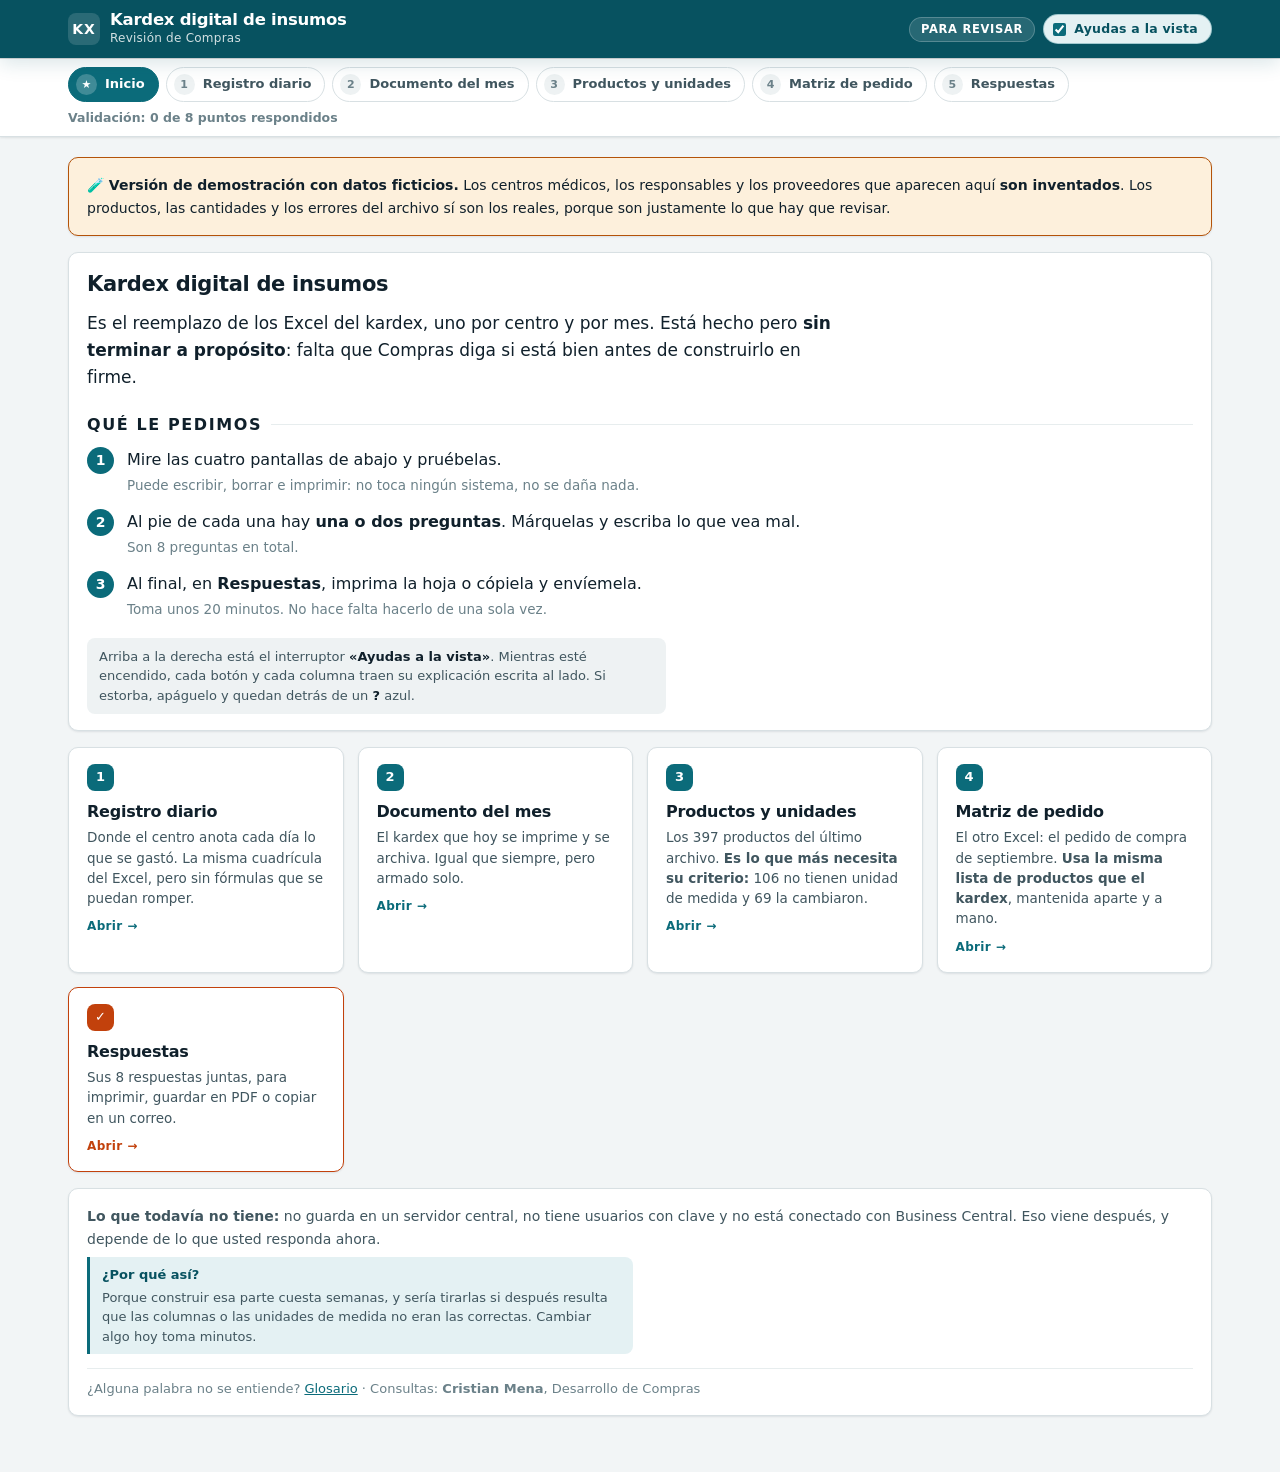
==== index.html @ ef3a0bcd "Kardex digital - maqueta de demostracion" ====
<!DOCTYPE html>
<html lang="es">
<head>
<meta charset="UTF-8">
<meta name="viewport" content="width=device-width, initial-scale=1.0">
<title>Kardex digital — revisión de Compras</title>
<link rel="stylesheet" href="base.css">
<link rel="stylesheet" href="extra.css">
<style>
  .grande{font-size:17px;line-height:1.6;max-width:70ch}
  ol.hacer{margin:0;padding-left:0;list-style:none;counter-reset:h}
  ol.hacer li{
    counter-increment:h;position:relative;padding-left:40px;margin-bottom:14px;
    font-size:16px;line-height:1.55;color:var(--ink);
  }
  ol.hacer li::before{
    content:counter(h);position:absolute;left:0;top:-1px;width:27px;height:27px;border-radius:50%;
    background:var(--pri);color:#fff;display:grid;place-items:center;font-size:14px;font-weight:800;
  }
  ol.hacer li small{display:block;font-size:13.5px;color:var(--ink-3);margin-top:2px}
</style>
</head>
<body>
<div id="cab"></div>

<div class="wrap">

  <div class="card card-p" style="margin-bottom:16px;border-color:var(--warn);background:var(--warn-cl)">
    <p style="margin:0;font-size:14px;line-height:1.6;color:var(--ink)">
      <b>🧪 Versión de demostración con datos ficticios.</b>
      Los centros médicos, los responsables y los proveedores que aparecen aquí
      <b>son inventados</b>. Los productos, las cantidades y los errores del archivo sí son
      los reales, porque son justamente lo que hay que revisar.
    </p>
  </div>


  <div class="card card-p" style="margin-bottom:16px">
    <h2 style="font-size:21px">Kardex digital de insumos</h2>
    <p class="grande" style="margin:10px 0 0">
      Es el reemplazo de los Excel del kardex, uno por centro y por mes.
      Está hecho pero <b>sin terminar a propósito</b>: falta que Compras diga si está bien
      antes de construirlo en firme.
    </p>

    <h2 class="sec-h" style="margin:22px 0 12px">Qué le pedimos</h2>
    <ol class="hacer">
      <li>Mire las cuatro pantallas de abajo y pruébelas.
        <small>Puede escribir, borrar e imprimir: no toca ningún sistema, no se daña nada.</small></li>
      <li>Al pie de cada una hay <b>una o dos preguntas</b>. Márquelas y escriba lo que vea mal.
        <small>Son 8 preguntas en total.</small></li>
      <li>Al final, en <b>Respuestas</b>, imprima la hoja o cópiela y envíemela.
        <small>Toma unos 20 minutos. No hace falta hacerlo de una sola vez.</small></li>
    </ol>

    <p class="explica" style="margin:18px 0 0;max-width:70ch">
      Arriba a la derecha está el interruptor <b>«Ayudas a la vista»</b>. Mientras esté encendido, cada
      botón y cada columna traen su explicación escrita al lado. Si estorba, apáguelo y quedan detrás
      de un <b>?</b> azul.
    </p>
  </div>

  <div class="mosaico" style="margin-bottom:16px">

    <a class="tarj" href="1-ingreso.html">
      <div class="nro">1</div>
      <h3>Registro diario</h3>
      <p>Donde el centro anota cada día lo que se gastó. La misma cuadrícula del Excel, pero sin fórmulas que se puedan romper.</p>
      <div class="pie">Abrir →</div>
    </a>

    <a class="tarj" href="2-kardex-mensual.html">
      <div class="nro">2</div>
      <h3>Documento del mes</h3>
      <p>El kardex que hoy se imprime y se archiva. Igual que siempre, pero armado solo.</p>
      <div class="pie">Abrir →</div>
    </a>

    <a class="tarj" href="3-catalogo.html">
      <div class="nro">3</div>
      <h3>Productos y unidades</h3>
      <p>Los 397 productos del último archivo. <b>Es lo que más necesita su criterio:</b> 106 no tienen unidad de medida y 69 la cambiaron.</p>
      <div class="pie">Abrir →</div>
    </a>

    <a class="tarj" href="4-matriz-pedido.html">
      <div class="nro">4</div>
      <h3>Matriz de pedido</h3>
      <p>El otro Excel: el pedido de compra de septiembre. <b>Usa la misma lista de productos que el kardex</b>, mantenida aparte y a mano.</p>
      <div class="pie">Abrir →</div>
    </a>

    <a class="tarj" href="5-validacion.html" style="border-color:var(--acc)">
      <div class="nro" style="background:var(--acc)">✓</div>
      <h3>Respuestas</h3>
      <p>Sus 8 respuestas juntas, para imprimir, guardar en PDF o copiar en un correo.</p>
      <div class="pie" style="color:var(--acc)">Abrir →</div>
    </a>

  </div>

  <div class="card card-p">
    <p style="font-size:14px;color:var(--ink-2);margin:0;line-height:1.6">
      <b>Lo que todavía no tiene:</b> no guarda en un servidor central, no tiene usuarios con clave y no está
      conectado con Business Central. Eso viene después, y depende de lo que usted responda ahora.
      <i class="ayu" data-t="¿Por qué así?">
        Porque construir esa parte cuesta semanas, y sería tirarlas si después resulta que las columnas o
        las unidades de medida no eran las correctas. Cambiar algo hoy toma minutos.
      </i>
    </p>
    <p style="font-size:13px;color:var(--ink-3);margin:14px 0 0;border-top:1px solid var(--line-soft);padding-top:11px">
      ¿Alguna palabra no se entiende? <a href="glosario.html">Glosario</a> ·
      Consultas: <b>Cristian Mena</b>, Desarrollo de Compras
    </p>
  </div>

</div>

<script src="datos.js"></script>
<script src="comun.js"></script>
<script>
KX.montar({ paso: 0, titulo: "Kardex digital de insumos", sub: "Revisión de Compras", etiqueta: "Para revisar" });
</script>
</body>
</html>
---- base.css ----
/* ============================================================
   Kardex Demo — hoja de estilos común a los prototipos
   Sin dependencias externas: abre sin internet.
   ============================================================ */

:root{
  /* superficies y tinta (neutros con sesgo petróleo) */
  --ground:#f2f5f6;
  --surf:#ffffff;
  --surf-2:#eef2f3;
  --line:#d8e0e3;
  --line-soft:#e7edee;
  --ink:#10202b;
  --ink-2:#40565f;
  --ink-3:#6b8189;

  /* marca */
  --pri:#0b6b7a;
  --pri-osc:#075260;
  --pri-cl:#e4f1f3;
  --acc:#c2410c;          /* egreso / consumo */
  --acc-cl:#fdece2;

  /* semáforo */
  --ok:#15803d;   --ok-cl:#e3f5e9;
  --warn:#b45309; --warn-cl:#fdf0dc;
  --crit:#b91c1c; --crit-cl:#fde8e8;

  --r:10px;
  --sombra:0 1px 2px rgba(16,32,43,.06), 0 1px 3px rgba(16,32,43,.04);
  --font:"Segoe UI Variable Text","Segoe UI",system-ui,-apple-system,Roboto,Arial,sans-serif;
  --font-d:"Segoe UI Variable Display","Segoe UI",system-ui,-apple-system,Roboto,Arial,sans-serif;
}
@media (prefers-color-scheme: dark){
  :root:not([data-theme="light"]){
    --ground:#0c1418; --surf:#131f25; --surf-2:#1a282f;
    --line:#2a3b43; --line-soft:#223038;
    --ink:#e8f0f2; --ink-2:#a9bcc3; --ink-3:#7e959d;
    --pri:#2fa3b5; --pri-osc:#1d8091; --pri-cl:#123038;
    --acc:#f0762f; --acc-cl:#3a1e10;
    --ok:#4ade80; --ok-cl:#12301f;
    --warn:#fbbf24; --warn-cl:#3a2a0c;
    --crit:#f87171; --crit-cl:#3a1616;
    --sombra:0 1px 2px rgba(0,0,0,.4);
  }
}
:root[data-theme="dark"]{
  --ground:#0c1418; --surf:#131f25; --surf-2:#1a282f;
  --line:#2a3b43; --line-soft:#223038;
  --ink:#e8f0f2; --ink-2:#a9bcc3; --ink-3:#7e959d;
  --pri:#2fa3b5; --pri-osc:#1d8091; --pri-cl:#123038;
  --acc:#f0762f; --acc-cl:#3a1e10;
  --ok:#4ade80; --ok-cl:#12301f;
  --warn:#fbbf24; --warn-cl:#3a2a0c;
  --crit:#f87171; --crit-cl:#3a1616;
  --sombra:0 1px 2px rgba(0,0,0,.4);
}

*{box-sizing:border-box;-webkit-tap-highlight-color:transparent}
html,body{margin:0;padding:0}
body{
  background:var(--ground); color:var(--ink);
  font-family:var(--font); font-size:15.5px; line-height:1.45;
  -webkit-font-smoothing:antialiased;
}
h1,h2,h3,h4{font-family:var(--font-d);margin:0;text-wrap:balance;letter-spacing:-.015em}
a{color:var(--pri)}
:focus-visible{outline:2.5px solid var(--acc);outline-offset:2px;border-radius:4px}
@media (prefers-reduced-motion:reduce){*{animation:none!important;transition:none!important}}

/* ---------- cabecera ---------- */
.top{
  background:var(--pri-osc); color:#fff; position:sticky; top:0; z-index:60;
  box-shadow:0 1px 0 rgba(0,0,0,.15), 0 6px 18px rgba(7,82,96,.14);
}
.top-in{max-width:1180px;margin:0 auto;padding:11px 18px;display:flex;align-items:center;gap:14px;flex-wrap:wrap}
.top .marca{display:flex;align-items:center;gap:10px;min-width:0}
.top .glifo{
  width:32px;height:32px;flex:none;border-radius:8px;display:grid;place-items:center;
  background:rgba(255,255,255,.14);font-weight:800;font-size:14px;letter-spacing:.06em;
}
.top h1{font-size:16.5px;font-weight:700;line-height:1.15;color:#fff}
.top .sub{font-size:12px;opacity:.82;letter-spacing:.02em}
.top .der{margin-left:auto;display:flex;gap:8px;align-items:center;flex-wrap:wrap}
.top .der .txt{font-size:12.5px;opacity:.85}

.wrap{max-width:1180px;margin:0 auto;padding:20px 18px 56px}
.wrap.angosto{max-width:760px}

/* etiqueta de propuesta */
.tag-prop{
  display:inline-flex;align-items:center;gap:7px;background:rgba(255,255,255,.13);
  border:1px solid rgba(255,255,255,.22);color:#fff;border-radius:999px;
  padding:3px 11px;font-size:11.5px;font-weight:700;letter-spacing:.06em;text-transform:uppercase;
}

/* ---------- tarjetas ---------- */
.card{background:var(--surf);border:1px solid var(--line);border-radius:var(--r);box-shadow:var(--sombra)}
.card-p{padding:16px 18px}
.card h2{font-size:16px;color:var(--ink);margin-bottom:2px}
.card .cap{font-size:13px;color:var(--ink-3)}
.sec-h{
  font-size:11.5px;font-weight:800;letter-spacing:.1em;text-transform:uppercase;
  color:var(--ink-3);margin:0 0 10px;display:flex;align-items:center;gap:9px;
}
.sec-h::after{content:"";flex:1;height:1px;background:var(--line-soft)}

/* ---------- formularios ---------- */
label{display:block;font-size:12px;font-weight:700;color:var(--ink-2);margin:0 0 5px;letter-spacing:.02em}
input,select,textarea{
  width:100%;padding:10px 11px;border:1.5px solid var(--line);border-radius:8px;
  font-size:15.5px;font-family:inherit;background:var(--surf);color:var(--ink);
}
input:focus,select:focus,textarea:focus{outline:none;border-color:var(--pri);box-shadow:0 0 0 3px color-mix(in srgb,var(--pri) 18%,transparent)}
input[type=number]{font-variant-numeric:tabular-nums;font-weight:700}
.campos{display:grid;grid-template-columns:repeat(auto-fit,minmax(160px,1fr));gap:12px}
.campos .full{grid-column:1/-1}
.hint{font-size:12.5px;color:var(--ink-3);margin-top:6px}

/* ---------- botones ---------- */
button{
  font-family:inherit;font-size:14.5px;font-weight:700;border:1.5px solid transparent;border-radius:8px;
  padding:10px 15px;cursor:pointer;display:inline-flex;align-items:center;justify-content:center;gap:7px;
  transition:background .13s,border-color .13s,color .13s;background:var(--surf-2);color:var(--ink-2);
}
button:hover{background:var(--line-soft)}
.b-pri{background:var(--pri);color:#fff}
.b-pri:hover{background:var(--pri-osc)}
.b-acc{background:var(--acc);color:#fff}
.b-acc:hover{filter:brightness(.93)}
.b-out{background:var(--surf);color:var(--pri);border-color:var(--pri)}
.b-out:hover{background:var(--pri-cl)}
.b-ok{background:var(--ok);color:#fff}
.b-sm{padding:6px 11px;font-size:13px}
button:disabled{opacity:.5;cursor:not-allowed}
.btns{display:flex;gap:8px;flex-wrap:wrap}

/* ---------- tablas de datos ---------- */
.tabla-wrap{overflow-x:auto;border:1px solid var(--line);border-radius:var(--r);background:var(--surf)}
table{border-collapse:collapse;width:100%;font-size:13.5px}
th,td{padding:8px 11px;text-align:left;border-bottom:1px solid var(--line-soft);white-space:nowrap}
th{
  background:var(--surf-2);color:var(--ink-2);font-weight:800;font-size:11.5px;
  letter-spacing:.06em;text-transform:uppercase;position:sticky;top:0;z-index:2;
}
td.num,th.num{text-align:right;font-variant-numeric:tabular-nums}
tbody tr:last-child td{border-bottom:none}
tbody tr:hover td{background:var(--surf-2)}
.prod{white-space:normal;min-width:230px;font-weight:600}

/* ---------- indicadores ---------- */
.kpis{display:grid;grid-template-columns:repeat(auto-fit,minmax(150px,1fr));gap:12px}
.kpi{background:var(--surf);border:1px solid var(--line);border-radius:var(--r);padding:13px 15px;box-shadow:var(--sombra)}
.kpi .n{font-size:29px;font-weight:800;line-height:1.05;font-variant-numeric:tabular-nums;letter-spacing:-.02em;font-family:var(--font-d)}
.kpi .l{font-size:11.5px;font-weight:700;letter-spacing:.07em;text-transform:uppercase;color:var(--ink-3);margin-top:3px}
.kpi.pri .n{color:var(--pri)} .kpi.acc .n{color:var(--acc)}
.kpi.ok .n{color:var(--ok)} .kpi.warn .n{color:var(--warn)} .kpi.crit .n{color:var(--crit)}
/* explicación de qué mide el número */
.kpi .h{font-size:11.5px;line-height:1.4;color:var(--ink-3);margin-top:6px;padding-top:6px;border-top:1px solid var(--line-soft)}

/* ---------- leyenda de estados ---------- */
.leyenda-est table.t-est th,.leyenda-est table.t-est td{white-space:normal;vertical-align:top;font-size:13px;line-height:1.45}
.leyenda-est table.t-est td:first-child{white-space:nowrap;width:1%}
.leyenda-est td.sig{font-weight:600;color:var(--ink);min-width:150px}
.leyenda-est td.reg{color:var(--ink-2);min-width:215px}
.leyenda-est td.hac{color:var(--ink-2);min-width:190px}
.leyenda-est .nota-calc{
  background:var(--pri-cl);border-radius:9px;padding:11px 14px;margin-top:12px;
  font-size:13.5px;line-height:1.55;color:var(--ink-2);
}
.leyenda-est .nota-calc b{display:block;color:var(--pri-osc);margin-bottom:3px}

/* nota explicativa bajo un título de bloque */
.explica{
  font-size:13px;line-height:1.5;color:var(--ink-2);background:var(--surf-2);
  border-radius:8px;padding:9px 12px;margin:0 0 12px;max-width:72ch;
}
.explica b{color:var(--ink)}
.explica.eje{background:var(--pri-cl);color:var(--ink-2)}

/* píldoras y estados */
.pill{display:inline-flex;align-items:center;gap:5px;border-radius:999px;padding:2px 9px;font-size:11.5px;font-weight:800;letter-spacing:.02em;white-space:nowrap}
.p-pri{background:var(--pri-cl);color:var(--pri-osc)}
.p-acc{background:var(--acc-cl);color:var(--acc)}
.p-ok{background:var(--ok-cl);color:var(--ok)}
.p-warn{background:var(--warn-cl);color:var(--warn)}
.p-crit{background:var(--crit-cl);color:var(--crit)}
.p-neutro{background:var(--surf-2);color:var(--ink-3)}
.stripe{display:inline-block;width:4px;align-self:stretch;border-radius:2px}

/* barras */
.barra{background:var(--surf-2);border-radius:5px;height:16px;overflow:hidden;flex:1;min-width:60px}
.barra i{display:block;height:100%;border-radius:5px;background:var(--pri)}
.fila-b{display:flex;align-items:center;gap:9px;font-size:12.5px;padding:3px 0}
.fila-b .et{width:190px;flex:none;overflow:hidden;text-overflow:ellipsis;white-space:nowrap;color:var(--ink-2)}
.fila-b .vl{width:52px;flex:none;text-align:right;font-weight:800;font-variant-numeric:tabular-nums}

.vacio{text-align:center;color:var(--ink-3);padding:34px 12px;font-size:14px}
.hide{display:none!important}

/* aviso de prototipo */
.demo-nota{
  display:flex;gap:11px;align-items:flex-start;background:var(--warn-cl);
  border:1px solid color-mix(in srgb,var(--warn) 35%,transparent);
  border-radius:var(--r);padding:11px 14px;font-size:13px;color:var(--ink);margin-bottom:16px;
}
.demo-nota b{color:var(--warn)}

/* ============================================================
   Panel "¿Qué es esta pantalla?" — explicación incrustada
   ============================================================ */
.guia{border:1px solid var(--line);border-radius:var(--r);background:var(--surf);margin-bottom:16px;overflow:hidden;box-shadow:var(--sombra)}
.guia-h{
  display:flex;align-items:center;gap:11px;padding:12px 16px;cursor:pointer;user-select:none;
  background:var(--pri-cl);border-bottom:1px solid transparent;
}
.guia.abierta .guia-h{border-bottom-color:var(--line)}
.guia-h .ic{font-size:18px;flex:none}
.guia-h .tt{flex:1;min-width:0}
.guia-h .tt b{display:block;font-family:var(--font-d);font-size:15px;color:var(--pri-osc);letter-spacing:-.01em}
.guia-h .tt small{display:block;font-size:12.5px;color:var(--ink-2);margin-top:1px}
.guia-h .chev{color:var(--pri);font-size:12px;transition:transform .18s;flex:none;font-weight:800}
.guia.abierta .guia-h .chev{transform:rotate(180deg)}
.guia-b{display:none;padding:16px}
.guia.abierta .guia-b{display:block}

.guia-cols{display:grid;grid-template-columns:repeat(auto-fit,minmax(255px,1fr));gap:16px}
.guia-bloque > h5{
  font-size:10.5px;font-weight:800;letter-spacing:.1em;text-transform:uppercase;
  color:var(--ink-3);margin:0 0 8px;display:flex;align-items:center;gap:7px;
}
.guia-bloque > h5::after{content:"";flex:1;height:1px;background:var(--line-soft)}
.guia-bloque p{font-size:14px;line-height:1.55;color:var(--ink-2);margin:0 0 9px;max-width:60ch}
.guia-bloque p b{color:var(--ink)}

/* qué es cada cosa en pantalla */
.guia-items{display:flex;flex-direction:column;gap:9px}
.guia-item{display:flex;gap:10px;align-items:flex-start;font-size:13.5px;line-height:1.45}
.guia-item .pt{
  flex:none;width:21px;height:21px;border-radius:6px;background:var(--pri);color:#fff;
  display:grid;place-items:center;font-size:11px;font-weight:800;font-variant-numeric:tabular-nums;margin-top:1px;
}
.guia-item .tx b{display:block;color:var(--ink);font-weight:700}
.guia-item .tx span{color:var(--ink-2)}

/* pasos de demostración */
.guia-pasos{counter-reset:gp;list-style:none;padding:0;margin:0}
.guia-pasos li{
  counter-increment:gp;position:relative;padding-left:31px;margin-bottom:9px;
  font-size:13.5px;line-height:1.5;color:var(--ink-2);max-width:60ch;
}
.guia-pasos li::before{
  content:counter(gp);position:absolute;left:0;top:0;width:21px;height:21px;border-radius:50%;
  background:var(--acc);color:#fff;display:grid;place-items:center;font-size:11px;font-weight:800;
}
.guia-pasos li b{color:var(--ink)}

/* frase sugerida */
.guia-decir{background:var(--surf-2);border-left:3px solid var(--pri);border-radius:0 9px 9px 0;padding:11px 14px;margin-top:4px}
.guia-decir small{display:block;font-size:10px;font-weight:800;letter-spacing:.1em;text-transform:uppercase;color:var(--pri);margin-bottom:5px}
.guia-decir p{margin:0;font-size:14px;font-style:italic;line-height:1.5;color:var(--ink)}

/* pros y contras */
.guia-pc{display:flex;flex-direction:column;gap:7px;margin-top:10px}
.guia-pc div{display:flex;gap:8px;align-items:flex-start;font-size:13.5px;line-height:1.45}
.guia-pc .s{color:var(--ok);font-weight:800;flex:none}
.guia-pc .n{color:var(--warn);font-weight:800;flex:none}

.guia-pie{
  border-top:1px solid var(--line-soft);margin-top:15px;padding-top:12px;
  display:flex;gap:9px;align-items:center;flex-wrap:wrap;font-size:12.5px;color:var(--ink-3);
}
.guia-pie a{font-weight:700;text-decoration:none}
.guia-pie a:hover{text-decoration:underline}

@media print{.guia{display:none!important}}

/* toast */
.toast{
  position:fixed;left:50%;bottom:22px;transform:translateX(-50%) translateY(8px);
  background:var(--ink);color:var(--ground);padding:11px 20px;border-radius:9px;font-size:14px;
  font-weight:600;z-index:200;opacity:0;transition:.22s;pointer-events:none;max-width:90%;text-align:center;
}
.toast.show{opacity:1;transform:translateX(-50%) translateY(0)}

/* modal */
.modal{position:fixed;inset:0;background:rgba(16,32,43,.6);display:none;align-items:center;justify-content:center;z-index:150;padding:16px}
.modal.show{display:flex}
.modal .box{background:var(--surf);border-radius:12px;max-width:820px;width:100%;max-height:88vh;overflow:auto;padding:20px;border:1px solid var(--line)}

/* pestañas */
.tabs{display:flex;gap:6px;flex-wrap:wrap;margin-bottom:14px}
.tabs button{background:var(--surf);border:1px solid var(--line);color:var(--ink-3)}
.tabs button.act{background:var(--pri);border-color:var(--pri);color:#fff}

@media(max-width:640px){
  .wrap{padding:14px 12px 44px}
  .top h1{font-size:15px}
}
---- extra.css ----
/* ============================================================
   Kardex Demo — añadidos para la entrega a Compras.
   Ayudas contextuales, navegación por pasos y validación.
   Se carga DESPUÉS de base.css.
   ============================================================ */

/* ---------- navegación por pasos ---------- */
.pasos{
  background:var(--surf);border-bottom:1px solid var(--line);position:sticky;top:0;z-index:55;
  box-shadow:var(--sombra);
}
.pasos-in{max-width:1180px;margin:0 auto;padding:9px 18px;display:flex;gap:7px;align-items:center;flex-wrap:wrap}
.pasos a{
  display:inline-flex;align-items:center;gap:8px;text-decoration:none;color:var(--ink-2);
  border:1px solid var(--line);border-radius:999px;padding:6px 13px 6px 7px;font-size:13px;font-weight:600;
  background:var(--surf);
}
.pasos a:hover{background:var(--surf-2)}
.pasos a .nro{
  width:21px;height:21px;border-radius:50%;background:var(--surf-2);color:var(--ink-3);
  display:grid;place-items:center;font-size:11px;font-weight:800;flex:none;
}
.pasos a.act{background:var(--pri);border-color:var(--pri);color:#fff}
.pasos a.act .nro{background:rgba(255,255,255,.22);color:#fff}
.pasos .sep{flex:1}
.pasos .avance{font-size:12.5px;color:var(--ink-3);font-weight:700;white-space:nowrap}

/* ---------- interruptor de ayudas ---------- */
.sw{
  display:inline-flex;align-items:center;gap:8px;cursor:pointer;user-select:none;
  background:var(--pri-cl);border:1px solid color-mix(in srgb,var(--pri) 30%,transparent);
  border-radius:999px;padding:5px 13px 5px 9px;font-size:12.5px;font-weight:700;color:var(--pri-osc);margin:0;
}
.sw input{width:auto;margin:0;accent-color:var(--pri)}

/* ---------- ayuda contextual: el signo ? ---------- */
.ay-wrap{position:relative;display:inline-block;vertical-align:middle;margin-left:5px}
button.ay{
  width:18px;height:18px;min-width:18px;padding:0;border-radius:50%;
  background:var(--pri);color:#fff;font-size:11.5px;font-weight:800;line-height:1;
  border:none;display:inline-grid;place-items:center;cursor:pointer;
}
button.ay:hover{background:var(--pri-osc)}
.ay-txt{
  display:none;position:absolute;left:0;top:calc(100% + 7px);z-index:90;width:320px;max-width:78vw;
  background:var(--surf);border:1.5px solid var(--pri);border-radius:10px;padding:11px 13px;
  box-shadow:0 12px 30px rgba(16,32,43,.2);font-size:13px;line-height:1.5;color:var(--ink-2);
  font-weight:400;text-align:left;white-space:normal;text-transform:none;letter-spacing:0;
}
.ay-txt b.tt{display:block;color:var(--pri-osc);font-size:13px;margin-bottom:3px}
.ay-wrap.abierta .ay-txt{display:block}
.ay-wrap.der .ay-txt{left:auto;right:0}

/* Con el modo ayuda encendido el texto se queda a la vista, sin tener que hacer clic. */
body.modo-ayuda .ay-wrap.bloque{display:block;margin:7px 0 0}
body.modo-ayuda .ay-wrap.bloque button.ay{display:none}
body.modo-ayuda .ay-wrap.bloque .ay-txt{
  display:block;position:static;width:auto;max-width:66ch;box-shadow:none;
  border:none;border-left:3px solid var(--pri);border-radius:0 8px 8px 0;background:var(--pri-cl);padding:8px 12px;
}

/* ---------- panel de la pantalla ---------- */
.guia-bloque ul.lista-v{list-style:none;padding:0;margin:0}
.guia-bloque ul.lista-v li{
  position:relative;padding-left:22px;margin-bottom:8px;font-size:13.5px;line-height:1.5;color:var(--ink-2);
}
.guia-bloque ul.lista-v li::before{content:"\25B8";position:absolute;left:4px;top:0;color:var(--pri);font-weight:800}

/* ---------- caja "qué tiene que validar aquí" ---------- */
.validar{
  border:1.5px solid var(--acc);border-radius:var(--r);background:var(--surf);
  box-shadow:var(--sombra);overflow:hidden;margin:18px 0;
}
.validar > h3{
  background:var(--acc-cl);color:var(--acc);font-size:13.5px;padding:11px 15px;margin:0;
  display:flex;align-items:center;gap:9px;flex-wrap:wrap;
}
.validar > h3 small{margin-left:auto;font-size:11.5px;font-weight:700;color:var(--ink-3);letter-spacing:.04em}
.validar .cuerpo{padding:4px 15px 14px}
.validar .intro-v{font-size:13px;color:var(--ink-2);padding:11px 0 0;margin:0;line-height:1.5;max-width:74ch}
.v-item{border-bottom:1px solid var(--line-soft);padding:13px 0}
.v-item:last-child{border-bottom:none}
.v-item .q{font-size:14.5px;font-weight:700;color:var(--ink);line-height:1.4}
.v-item .como{font-size:13px;color:var(--ink-2);margin:5px 0 0;line-height:1.5;max-width:74ch}
.v-item .como b{color:var(--ink)}
.v-opts{display:flex;gap:7px;flex-wrap:wrap;margin-top:10px;align-items:center}
.v-opts button{padding:5px 12px;font-size:12.5px;border:1.5px solid var(--line);background:var(--surf);color:var(--ink-2)}
.v-opts button.sel-ok{background:var(--ok);border-color:var(--ok);color:#fff}
.v-opts button.sel-no{background:var(--crit);border-color:var(--crit);color:#fff}
.v-opts button.sel-dd{background:var(--warn);border-color:var(--warn);color:#fff}
.v-opts input.obs{flex:1;min-width:200px;padding:6px 10px;font-size:13px}

/* ---------- acta de validación ---------- */
.acta-grupo{margin-bottom:24px}
.acta-grupo h3{font-size:15px;color:var(--pri-osc);margin-bottom:9px}
table.acta td,table.acta th{white-space:normal;vertical-align:top;font-size:13px}
table.acta td.est{white-space:nowrap;width:1%}
.resu{display:grid;grid-template-columns:repeat(auto-fit,minmax(125px,1fr));gap:10px;margin:14px 0}
.resu div{border:1px solid var(--line);border-radius:9px;padding:10px 13px;background:var(--surf)}
.resu b{display:block;font-size:25px;font-weight:800;line-height:1.1;font-family:var(--font-d)}
.resu small{font-size:11px;font-weight:800;letter-spacing:.07em;text-transform:uppercase;color:var(--ink-3)}

/* ---------- catálogo ---------- */
td.u{font-weight:700;color:var(--pri-osc)}
td.u.vacia{color:var(--crit);font-weight:800}
.chip{display:inline-block;border-radius:6px;padding:1px 7px;font-size:11px;font-weight:800;letter-spacing:.03em}
.chip.nuevo{background:var(--ok-cl);color:var(--ok)}
.chip.cambio{background:var(--warn-cl);color:var(--warn)}
.chip.fuera{background:var(--crit-cl);color:var(--crit)}
.chip.igual{background:var(--surf-2);color:var(--ink-3)}

/* ---------- tarjetas de portada ---------- */
.mosaico{display:grid;grid-template-columns:repeat(auto-fit,minmax(255px,1fr));gap:14px}
.tarj{
  display:block;text-decoration:none;color:inherit;background:var(--surf);border:1px solid var(--line);
  border-radius:var(--r);padding:16px 18px;box-shadow:var(--sombra);transition:border-color .13s,transform .13s;
}
.tarj:hover{border-color:var(--pri);transform:translateY(-2px)}
.tarj .nro{
  width:27px;height:27px;border-radius:8px;background:var(--pri);color:#fff;display:grid;place-items:center;
  font-weight:800;font-size:13px;margin-bottom:9px;
}
.tarj h3{font-size:16px;margin-bottom:4px}
.tarj p{font-size:13.5px;color:var(--ink-2);margin:0;line-height:1.5}
.tarj .pie{margin-top:10px;font-size:12px;font-weight:800;color:var(--pri);letter-spacing:.03em}

/* tabla sí / todavía no */
table.sino td{white-space:normal;vertical-align:top}
table.sino td.mk{width:1%;white-space:nowrap;font-weight:800;font-size:15px}
.si{color:var(--ok)} .no{color:var(--crit)}

/* glosario */
dl.glo{margin:0}
dl.glo dt{font-weight:800;color:var(--ink);font-size:14.5px;margin-top:14px}
dl.glo dd{margin:3px 0 0;font-size:13.5px;line-height:1.55;color:var(--ink-2);max-width:78ch}
dl.glo dt:first-child{margin-top:0}

@media print{
  .pasos,.sw,.no-print,.v-opts button{display:none!important}
  .ay-wrap{display:none!important}
  .validar{border-color:var(--line)}
}
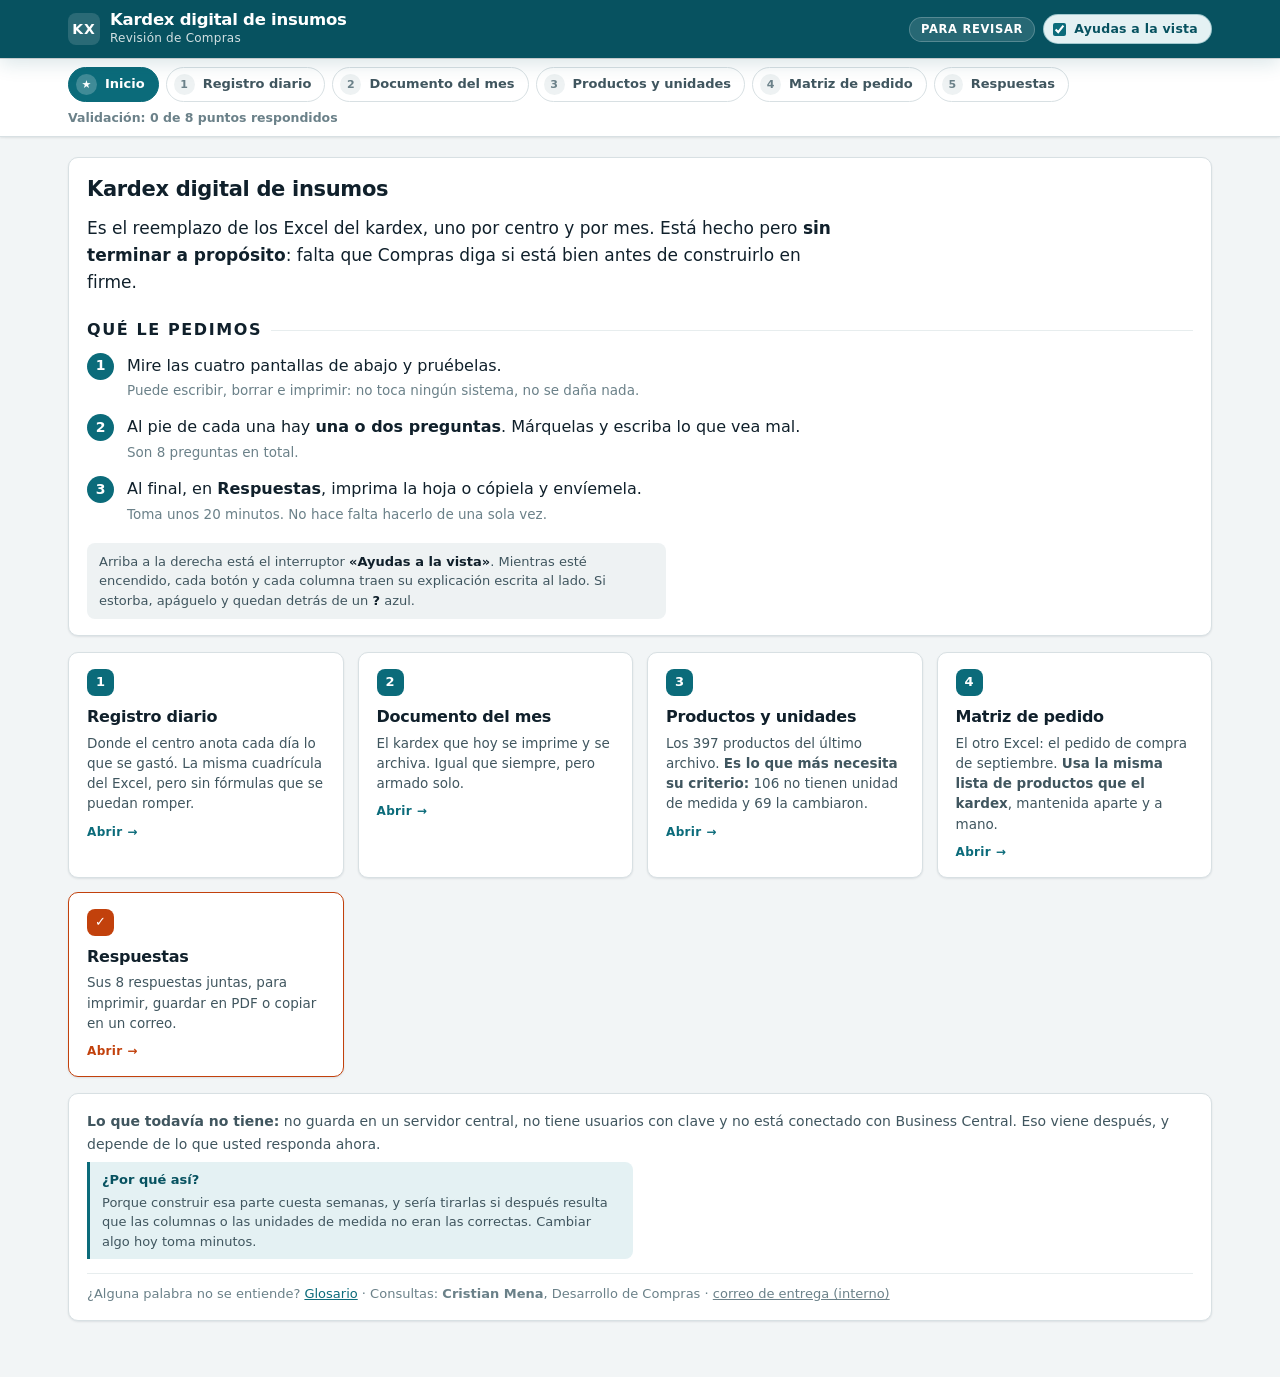
==== commit 85bc9315: "Datos originales" ====
--- a/index.html
+++ b/index.html
@@ -24,16 +24,6 @@
 <div id="cab"></div>
 
 <div class="wrap">
-
-  <div class="card card-p" style="margin-bottom:16px;border-color:var(--warn);background:var(--warn-cl)">
-    <p style="margin:0;font-size:14px;line-height:1.6;color:var(--ink)">
-      <b>🧪 Versión de demostración con datos ficticios.</b>
-      Los centros médicos, los responsables y los proveedores que aparecen aquí
-      <b>son inventados</b>. Los productos, las cantidades y los errores del archivo sí son
-      los reales, porque son justamente lo que hay que revisar.
-    </p>
-  </div>
-
 
   <div class="card card-p" style="margin-bottom:16px">
     <h2 style="font-size:21px">Kardex digital de insumos</h2>
@@ -110,7 +100,8 @@
     </p>
     <p style="font-size:13px;color:var(--ink-3);margin:14px 0 0;border-top:1px solid var(--line-soft);padding-top:11px">
       ¿Alguna palabra no se entiende? <a href="glosario.html">Glosario</a> ·
-      Consultas: <b>Cristian Mena</b>, Desarrollo de Compras
+      Consultas: <b>Cristian Mena</b>, Desarrollo de Compras ·
+      <a href="correo-de-entrega.html" style="color:var(--ink-3)">correo de entrega (interno)</a>
     </p>
   </div>
 
--- a/base.css
+++ b/base.css
@@ -1,5 +1,5 @@
 /* ============================================================
-   Kardex Demo — hoja de estilos común a los prototipos
+   Kardex Metrored — hoja de estilos común a los prototipos
    Sin dependencias externas: abre sin internet.
    ============================================================ */
 
--- a/extra.css
+++ b/extra.css
@@ -1,5 +1,5 @@
 /* ============================================================
-   Kardex Demo — añadidos para la entrega a Compras.
+   Kardex Metrored — añadidos para la entrega a Compras.
    Ayudas contextuales, navegación por pasos y validación.
    Se carga DESPUÉS de base.css.
    ============================================================ */
